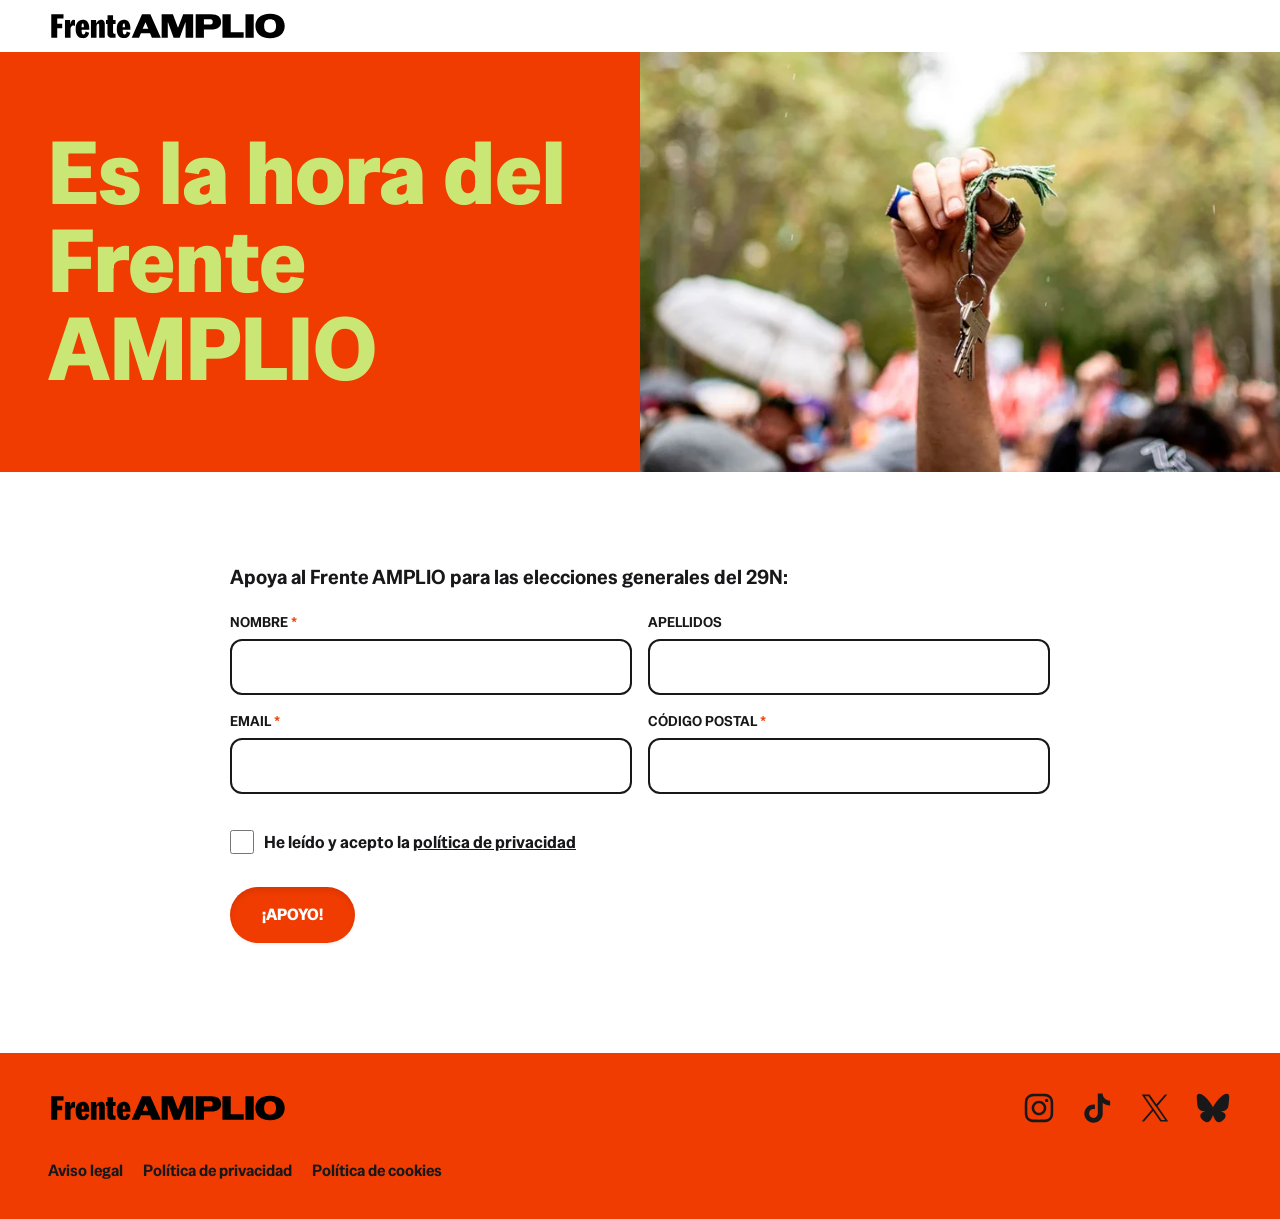
==== index.html @ dff76134 "add bluesky" ====
<!doctype html>
<html lang="es">
<head>
  <meta charset="UTF-8">
  <meta name="viewport" content="width=device-width, initial-scale=1">
  <title>Frente Amplio</title>
  <meta name="description" content="Es la hora del Frente Amplio para las elecciones generales del 29N">
  <meta property="og:locale" content="es_ES">
  <meta property="og:type" content="website">
  <meta property="og:site_name" content="Frente Amplio">
  <meta property="og:title" content="Frente Amplio">
  <meta property="og:description" content="Es la hora del Frente Amplio para las elecciones generales del 29N">
  <meta property="og:url" content="https://frenteamplio.info">
  <meta property="og:image" content="https://frenteamplio.info/img/hero1.jpg">
  <meta property="og:image:alt" content="Frente Amplio">
  <link rel="icon" type="image/png" href="/favicon/favicon-96x96.png" sizes="96x96" />
  <link rel="icon" type="image/svg+xml" href="/favicon/favicon.svg" />
  <link rel="shortcut icon" href="/favicon/favicon.ico" />
  <link rel="apple-touch-icon" sizes="180x180" href="/favicon/apple-touch-icon.png" />
  <meta name="apple-mobile-web-app-title" content="Frente Amplio" />
  <link rel="manifest" href="/favicon/site.webmanifest" />
  <link rel="preload" href="./css/style.css" as="style" onload="this.onload=null;this.rel='stylesheet'">
  <noscript><link rel="stylesheet" href="./css/style.css"></noscript>
  <link rel="preload" as="image" href="/img/hero.png" fetchpriority="high">
  <style>
    *,*::before,*::after{box-sizing:border-box}
    body{margin:0;background:#fff;color:#18181b;font-family:"Special Gothic",system-ui,-apple-system,BlinkMacSystemFont,"Segoe UI",sans-serif;line-height:1.5}
    h1,p{overflow-wrap:break-word}
    h1{margin:0 0 16px;font-size:clamp(40px,7vw,88px);font-weight:700;line-height:1}
    p{margin:0 0 24px;font-size:clamp(16px,2vw,20px)}
    .site-header{display:flex;align-items:center;justify-content:space-between;padding:10px clamp(16px,4vw,48px)}
    .site-header a{color:inherit}
    .social{display:flex;flex-wrap:wrap;gap:20px;padding:0;list-style:none}
    .social li a{color:inherit;text-decoration:none}
    .social li a span{position:absolute;width:1px;height:1px;overflow:hidden;clip:rect(1px,1px,1px,1px)}
    .social li a svg{display:block;height:auto;max-width:100%;fill:#18181b}
    .hero{display:grid;grid-template-columns:1fr 1fr;align-items:stretch;}
    .hero-text{display:flex;flex-direction:column;align-items:flex-start;justify-content:center;padding:clamp(24px,6vw,80px) clamp(16px,4vw,48px)}
    @media(max-width:760px){.hero{grid-template-columns:1fr}.hero-image{min-height:240px;order:-1}.site-header .social{gap:10px}}
    @media(max-width:500px){.site-header .social{display:none}}
  </style>
</head>

<body class="body-home">
  <header class="site-header">
    <a class="logo" href="./">
      <img src="/img/logo.svg" alt="Logo del Frente Amplio" width="240px" height="32px">
    </a>
    <div/>
  </header>

  <main>
    <section class="hero">
      <div class="hero-text">
        <h1>Es la hora del Frente AMPLIO</h1>
        <!-- <p>Apoya al Frente AMPLIO para las elecciones generales del 29N</p> -->
      </div>
      <div class="hero-image" role="img" aria-label="Imagen principal"></div>
    </section>

    <section class="join" id="apuntate">
      <div class="join-inner">
        <p id="signup-count" class="join-count" hidden></p>
        <p class="join-claim">
          <strong>Apoya al Frente AMPLIO para las elecciones generales del 29N:</strong>
        </p>

        <form id="registration-form" class="join-form" action="#" method="post">
          <div class="join-row">
            <label>
              <span>Nombre</span>
              <input id="name" name="name" type="text" autocomplete="given-name" maxlength="100" required>
            </label>
            <label>
              <span>Apellidos</span>
              <input id="surname" name="surname" type="text" autocomplete="family-name" maxlength="100">
            </label>
          </div>
          <div class="join-row">
            <label>
              <span>Email</span>
              <input id="email" name="email" type="email" autocomplete="email" maxlength="254" required>
            </label>
            <label>
              <span>Código postal</span>
              <input id="code" name="postal_code" type="text" autocomplete="postal-code" maxlength="30" pattern="\s*[A-Za-z0-9][A-Za-z0-9 \-]+\s*" title="Usa solo letras, números, espacios o guiones (mínimo 2 caracteres)." required>
            </label>
          </div>
          <div class="join-row join-row--hpot" aria-hidden="true">
            <label>
              <span>País</span>
              <input id="country" name="country" type="text" tabindex="-1" autocomplete="off">
            </label>
          </div>

          <div class="consent">
            <input id="consent" name="consent" type="checkbox" value="true" required>
            <label for="consent">He leído y acepto la <a href="./privacidad.html">política de privacidad</a></label>
          </div>

          <div id="turnstile"></div>

          <button id="submit-button" class="btn" type="submit">¡Apoyo!</button>

          <p id="form-message" class="form-message" role="status" aria-live="polite"></p>
        </form>
      </div>
    </section>
  </main>

  <footer class="site-footer">
    <div class="site-footer-row">
      <a class="logo" href="./">
        <img src="/img/logo.svg" alt="Logo del Frente Amplio" width="240px" height="32px">
      </a>
      <ul class="social">
        <!-- <li>
          <a target="_blank" rel="noopener" href="https://www.facebook.com/FRENTEAMPLIO">
            <span>Facebook</span>
            <svg class="svg-icon" width="26" height="26" aria-hidden="true" role="img" focusable="false" viewBox="0 0 24 24" version="1.1" xmlns="http://www.w3.org/2000/svg" xmlns:xlink="http://www.w3.org/1999/xlink"><path d="M20.007,3H3.993C3.445,3,3,3.445,3,3.993v16.013C3,20.555,3.445,21,3.993,21h8.621v-6.971h-2.346v-2.717h2.346V9.31 c0-2.325,1.42-3.591,3.494-3.591c0.993,0,1.847,0.074,2.096,0.107v2.43l-1.438,0.001c-1.128,0-1.346,0.536-1.346,1.323v1.734h2.69 l-0.35,2.717h-2.34V21h4.587C20.555,21,21,20.555,21,20.007V3.993C21,3.445,20.555,3,20.007,3z"></path></svg>
          </a>
        </li> -->
        <li>
          <a target="_blank" rel="noopener" href="https://www.instagram.com/elfrenteamplio/">
            <span>Instagram</span>
            <svg class="svg-icon" width="26" height="26" aria-hidden="true" role="img" focusable="false" viewBox="0 0 24 24" version="1.1" xmlns="http://www.w3.org/2000/svg" xmlns:xlink="http://www.w3.org/1999/xlink"><path d="M12,4.622c2.403,0,2.688,0.009,3.637,0.052c0.877,0.04,1.354,0.187,1.671,0.31c0.42,0.163,0.72,0.358,1.035,0.673 c0.315,0.315,0.51,0.615,0.673,1.035c0.123,0.317,0.27,0.794,0.31,1.671c0.043,0.949,0.052,1.234,0.052,3.637 s-0.009,2.688-0.052,3.637c-0.04,0.877-0.187,1.354-0.31,1.671c-0.163,0.42-0.358,0.72-0.673,1.035 c-0.315,0.315-0.615,0.51-1.035,0.673c-0.317,0.123-0.794,0.27-1.671,0.31c-0.949,0.043-1.233,0.052-3.637,0.052 s-2.688-0.009-3.637-0.052c-0.877-0.04-1.354-0.187-1.671-0.31c-0.42-0.163-0.72-0.358-1.035-0.673 c-0.315-0.315-0.51-0.615-0.673-1.035c-0.123-0.317-0.27-0.794-0.31-1.671C4.631,14.688,4.622,14.403,4.622,12 s0.009-2.688,0.052-3.637c0.04-0.877,0.187-1.354,0.31-1.671c0.163-0.42,0.358-0.72,0.673-1.035 c0.315-0.315,0.615-0.51,1.035-0.673c0.317-0.123,0.794-0.27,1.671-0.31C9.312,4.631,9.597,4.622,12,4.622 M12,3 C9.556,3,9.249,3.01,8.289,3.054C7.331,3.098,6.677,3.25,6.105,3.472C5.513,3.702,5.011,4.01,4.511,4.511 c-0.5,0.5-0.808,1.002-1.038,1.594C3.25,6.677,3.098,7.331,3.054,8.289C3.01,9.249,3,9.556,3,12c0,2.444,0.01,2.751,0.054,3.711 c0.044,0.958,0.196,1.612,0.418,2.185c0.23,0.592,0.538,1.094,1.038,1.594c0.5,0.5,1.002,0.808,1.594,1.038 c0.572,0.222,1.227,0.375,2.185,0.418C9.249,20.99,9.556,21,12,21s2.751-0.01,3.711-0.054c0.958-0.044,1.612-0.196,2.185-0.418 c0.592-0.23,1.094-0.538,1.594-1.038c0.5-0.5,0.808-1.002,1.038-1.594c0.222-0.572,0.375-1.227,0.418-2.185 C20.99,14.751,21,14.444,21,12s-0.01-2.751-0.054-3.711c-0.044-0.958-0.196-1.612-0.418-2.185c-0.23-0.592-0.538-1.094-1.038-1.594 c-0.5-0.5-1.002-0.808-1.594-1.038c-0.572-0.222-1.227-0.375-2.185-0.418C14.751,3.01,14.444,3,12,3L12,3z M12,7.378 c-2.552,0-4.622,2.069-4.622,4.622S9.448,16.622,12,16.622s4.622-2.069,4.622-4.622S14.552,7.378,12,7.378z M12,15 c-1.657,0-3-1.343-3-3s1.343-3,3-3s3,1.343,3,3S13.657,15,12,15z M16.804,6.116c-0.596,0-1.08,0.484-1.08,1.08 s0.484,1.08,1.08,1.08c0.596,0,1.08-0.484,1.08-1.08S17.401,6.116,16.804,6.116z"></path></svg>
          </a>
        </li>
        <li>
          <a target="_blank" rel="noopener" href="https://www.tiktok.com/@elfrenteamplio">
            <span>TikTok</span>
            <svg class="svg-icon" width="26" height="26" aria-hidden="true" role="img" focusable="false" viewBox="0 0 24 24" version="1.1" xmlns="http://www.w3.org/2000/svg" xmlns:xlink="http://www.w3.org/1999/xlink"><path d="M20.2 7.4c-1.1 0-2-.4-2.8-.9-.9-.7-1.6-1.7-1.8-2.8-.1-.3-.1-.6-.1-.9h-3v12.7c0 1.2-.8 2.2-1.9 2.6-.3.1-.7.2-1 .1-.5 0-.9-.2-1.3-.4-.8-.5-1.3-1.3-1.3-2.3 0-1.5 1.2-2.8 2.8-2.8.3 0 .6.1.9.1V9.9c-.3 0-.6-.1-.9-.1-1.7 0-3.3.7-4.4 2-.8 1-1.4 2.2-1.4 3.4-.1 1.7.5 3.3 1.7 4.4.2.2.4.3.5.5 1 .8 2.3 1.2 3.6 1.2.3 0 .6 0 .9-.1 1.2-.2 2.4-.7 3.2-1.6 1.1-1.1 1.7-2.5 1.7-4V8.8c.5.4 1.1.7 1.7 1 1 .4 2 .6 3 .6V8.2l-.1-.8z"></path></svg>
          </a>
        </li>
        <li>
          <a target="_blank" rel="noopener" href="https://x.com/Frente_Amplio_">
            <span class="screen-reader-text">X</span>
            <svg class="svg-icon" width="26" height="26" aria-hidden="true" role="img" focusable="false" viewBox="0 0 24 24" version="1.1" xmlns="http://www.w3.org/2000/svg" xmlns:xlink="http://www.w3.org/1999/xlink"><path d="m13.6 10.7 6.2-7.3h-1.5l-5.4 6.3-4.3-6.2h-5l6.5 9.5-6.5 7.6h1.5l5.7-6.7 4.6 6.7h5l-6.8-9.9zm-2 2.4-.7-.9-5.3-7.6h2.3l4.3 6.1.7.9 5.5 7.9h-2.3l-4.5-6.4z"></path></svg>
          </a>
        </li>
        <li>
          <a target="_blank" rel="noopener" href="https://bsky.app/profile/frenteamplio.info">
            <span>Bsky</span>
            <svg class="svg-icon" width="26" height="26" aria-hidden="true" role="img" focusable="false" viewBox="0 0 24 24" version="1.1" xmlns="http://www.w3.org/2000/svg" xmlns:xlink="http://www.w3.org/1999/xlink"><path d="M6.19 4.19c2.35 1.76 4.88 5.34 5.81 7.26.93-1.92 3.46-5.5 5.81-7.26 1.7-1.27 4.44-2.26 4.44.88 0 .63-.36 5.26-.57 6.01-.73 2.61-3.4 3.28-5.77 2.88 4.15.71 5.2 3.04 2.92 5.38-4.33 4.44-6.22-1.11-6.7-2.54-.09-.26-.13-.38-.13-.28 0-.1-.04.02-.13.28-.48 1.42-2.38 6.98-6.7 2.54-2.28-2.34-1.22-4.67 2.92-5.38-2.37.4-5.04-.26-5.77-2.88-.21-.75-.57-5.39-.57-6.01 0-3.13 2.75-2.15 4.44-.88Z"></path></svg>
          </a>
        </li>
        <!-- <li>
          <a target="_blank" rel="noopener" href="https://www.youtube.com/@FRENTEAMPLIO/videos">
            <span>YouTube</span>
            <svg class="svg-icon" width="26" height="26" aria-hidden="true" role="img" focusable="false" viewBox="0 0 24 24" version="1.1" xmlns="http://www.w3.org/2000/svg" xmlns:xlink="http://www.w3.org/1999/xlink"><path d="M21.8,8.001c0,0-0.195-1.378-0.795-1.985c-0.76-0.797-1.613-0.801-2.004-0.847c-2.799-0.202-6.997-0.202-6.997-0.202 h-0.009c0,0-4.198,0-6.997,0.202C4.608,5.216,3.756,5.22,2.995,6.016C2.395,6.623,2.2,8.001,2.2,8.001S2,9.62,2,11.238v1.517 c0,1.618,0.2,3.237,0.2,3.237s0.195,1.378,0.795,1.985c0.761,0.797,1.76,0.771,2.205,0.855c1.6,0.153,6.8,0.201,6.8,0.201 s4.203-0.006,7.001-0.209c0.391-0.047,1.243-0.051,2.004-0.847c0.6-0.607,0.795-1.985,0.795-1.985s0.2-1.618,0.2-3.237v-1.517 C22,9.62,21.8,8.001,21.8,8.001z M9.935,14.594l-0.001-5.62l5.404,2.82L9.935,14.594z"></path></svg>
          </a>
        </li> -->
      </ul>
    </div>
    <div class="site-footer-row">
      <nav>
        <ul>
          <li><a href="/legal.html">Aviso legal</a></li>
          <li><a href="/privacidad.html">Política de privacidad</a></li>
          <li><a href="/cookies.html">Política de cookies</a></li>
        </ul>
      </nav>
    </div>
  </footer>

  <script src="./js/app.js" defer></script>
  <script src="https://challenges.cloudflare.com/turnstile/v0/api.js?render=explicit&onload=onTurnstileLoad" onerror="onTurnstileLoadError()" defer></script>
</body>
</html>
---- css/style.css ----
@font-face {
  font-family: "Special Gothic";
  src: url("../fonts/Special_Gothic/static/SpecialGothic-Regular.ttf") format("truetype");
  font-style: normal;
  font-weight: 400;
  font-display: swap;
}

@font-face {
  font-family: "Special Gothic";
  src: url("../fonts/Special_Gothic/static/SpecialGothic-Medium.ttf") format("truetype");
  font-style: normal;
  font-weight: 500;
  font-display: swap;
}

@font-face {
  font-family: "Special Gothic";
  src: url("../fonts/Special_Gothic/static/SpecialGothic-SemiBold.ttf") format("truetype");
  font-style: normal;
  font-weight: 600;
  font-display: swap;
}

@font-face {
  font-family: "Special Gothic";
  src: url("../fonts/Special_Gothic/static/SpecialGothic-Bold.ttf") format("truetype");
  font-style: normal;
  font-weight: 700;
  font-display: swap;
}

@font-face {
  font-family: "Special Gothic";
  src: url("../fonts/Special_Gothic/SpecialGothic-VariableFont_wdth,wght.ttf") format("truetype");
  font-style: normal;
  font-weight: 400 700;
  font-stretch: 75% 125%;
  font-display: swap;
}

/** Reset **/

*,
*::before,
*::after {
  box-sizing: border-box;
}

* {
  margin: 0;
  padding: 0;
}

html {
  -webkit-text-size-adjust: 100%;
  text-size-adjust: 100%;
  display: block;
}

body {
  line-height: 1.5;
  -webkit-font-smoothing: antialiased;
  display: block;
}

img,
picture,
svg,
video {
  display: block;
  max-width: 100%;
}

input,
button,
textarea,
select {
  font: inherit;
  color: inherit;
}

button {
  background: none;
  border: 0;
  cursor: pointer;
}

ul[class],
ol[class] {
  list-style: none;
}

a {
  color: inherit;
}

strong {
  font-weight: bold;
  font-weight: 600;
}

h1,
h2,
h3,
h4,
h5,
h6 {
  font-size: inherit;
  font-weight: inherit;
}

p,
h1,
h2,
h3,
h4,
h5,
h6 {
  overflow-wrap: break-word;
}

/** Common styles **/

:root {
  --color-primary: #F03C00;
  --color-primary-alt: #f4ada1;
  --color-primary-text: #ffffff;
  --color-secondary: #CAE776;
  --color-secondary-alt: #d6ff56;
  --color-terciary: #CAB9EE;
  --color-terciary-alt: #7370fd;

  --color-bg: #ffffff;
  --color-text: #18181b;
  --color-selection: var(--color-secondary);
  --color-muted: #555555;
  --color-social: var(--color-primary);
  --color-social-hover: var(--color-primary-alt);
  --color-whatsapp: #25d366;
  --color-whatsapp-text: #ffffff;
  
  --color-button-bg: var(--color-primary);
  --color-button-text: var(--color-primary-text);
  
  --color-hero-title: var(--color-secondary);
  --color-hero-text: var(--color-text);
  --color-hero-selection: var(--color-terciary);
  --color-hero-selection-text: var(--color-secondary);
  
  --color-form-bg: #FFFFFF;
  --color-form-text: var(--color-text);
  --color-form-selection: var(--color-terciary);
  --color-form-border: var(--color-text);
  --color-form-required: var(--color-primary);
  --color-form-focus: var(--color-terciary-alt);
  --color-form-checkbox: var(--color-secondary);
  --color-form-message-error: var(--color-primary);
  --color-form-message-invalid: var(--color-primary);
  --color-form-message-success: var(--color-secondary);
  
  --color-footer-bg: var(--color-primary);
  --color-footer-text: var(--color-text);

  --color-legal-link: var(--color-primary);
  --color-textpage-back: var(--color-primary);
}

*::selection {
  background: var(--color-selection);
}
*::-moz-selection {
  background: var(--color-selection);
}
*::-webkit-selection {
  background: var(--color-selection);
}

body {
  font-family: "Special Gothic", system-ui, -apple-system, BlinkMacSystemFont, "Segoe UI", sans-serif;
  background: var(--color-bg);
  color: var(--color-text);
  line-height: 1.5;
}

h1,
h2,
h3 {
  margin: 0 0 16px;
  line-height: 1;
  font-weight: 700;
}

h1 {
  font-size: clamp(40px, 7vw, 88px);
}

h2 {
  font-size: clamp(30px, 5vw, 56px);
}

h3 {
  font-size: clamp(24px, 4vw, 32px);
}

p {
  margin: 0 0 24px;
  font-size: clamp(16px, 2vw, 20px);
}

li {
  font-size: clamp(16px, 2vw, 20px);
}

/* Buttons */

.btn {
  position: relative;
  display: inline-block;
  width: auto;
  padding: 16px 32px;
  border-radius: 999px;
  background: var(--color-button-bg);
  color: var(--color-button-text);
  font: inherit;
  font-weight: 700;
  text-decoration: none;
  text-transform: uppercase;
  border: none;
  user-select: none;
  cursor: pointer;
  transition: all 100ms linear;
  box-shadow: inset 0 4px 6px -1px rgb(0 0 0 / 0.1), 
              0 2px 4px -2px rgb(0 0 0 / 0.1);
  isolation: isolate;
}

.btn:active {
  box-shadow: inset 0 0 0 4px #043b3f6b;
}

.btn::before {
  content: "";
  width: 100%;
  height: 100%;
  background-color: var(--color-button-bg);
  color: var(--color-button-text);
  position: absolute;
  border-radius: inherit;
  z-index: -1;
  top: 0;
  left: 0;
  transition: all 500ms ease-in-out;
  opacity: 0;
  animation: flash 100ms ease-in-out;
  transform: scaleX(2) scaleY(2);
}

.btn:hover::before {
  opacity: 1;
  transform: scaleX(1) scaleY(1);
}

@keyframes flash {
  0% {
    opacity: 1;
    transform: translate(45px);
  }
  100% {
    opacity: 0;
    transform: translate(0);
  }
}

.btn-small {
  padding: 8px 20px;
}

.primary {
  color: var(--color-primary) !important;
}

/** Header **/

.site-header {
  display: flex;
  align-items: center;
  justify-content: space-between;
  padding: 10px clamp(16px, 4vw, 48px);
}

.site-header a {
  color: inherit;
}

.body-thanks .site-header,
.body-textpage .site-header {
  background: var(--color-primary);
}

.logo {
  font-size: 22px;
  font-weight: 700;
  text-decoration: none;
  text-transform: uppercase;
}

.logo img {
  height: 32px;
  width: auto;
}

/** Hero section **/

.hero {
  display: grid;
  grid-template-columns: 1fr 1fr;
  align-items: stretch;
  background: var(--color-primary) !important;
  color: var(--color-hero-text);
}

.hero-text {
  display: flex;
  flex-direction: column;
  align-items: space-between;
  justify-content: center;
  padding: clamp(24px, 6vw, 80px) clamp(16px, 4.2vw, 56px);
}

.hero-text *::selection {
  background: var(--color-hero-selection);
}
.hero-text *::-moz-selection {
  background: var(--color-hero-selection);
}
.hero-text *::-webkit-selection {
  background: var(--color-hero-selection);
}

.hero-text h1 {
  color: var(--color-hero-title) !important;
  margin-bottom: 2px;
}

.hero-text p {
  color: var(--color-hero-text) !important;
  font-weight: 600;
  line-height: 1.25;
  font-size: clamp(20px, 2.6vw, 34px);
  margin: 0;
}

.hero-text p::selection {
  background: var(--color-hero-selection-text);
}
.hero-text p::-moz-selection {
  background: var(--color-hero-selection-text);
}
.hero-text p::-webkit-selection {
  background: var(--color-hero-selection-text);
}

.hero-image {
  min-height: 420px;
  background-image: url('/img/hero1.webp'), url('/img/hero1.jpg') !important;
  background-size: cover;
  object-fit: cover;
  background-position: center center;
}

/** Join form **/

.join {
  padding: clamp(32px, 7vw, 96px) clamp(16px, 4vw, 48px) clamp(24px, 5vw, 64px);
  background: var(--color-form-bg);
  color: var(--color-form-text);
}

.join *::selection {
  background: var(--color-form-selection);
}
.join *::-moz-selection {
  background: var(--color-form-selection);
}
.join *::-webkit-selection {
  background: var(--color-form-selection);
}

.join-inner {
  max-width: 820px;
  margin: 0 auto;
}

.join-claim p {
  font-size: clamp(20px, 2vw, 29px);
}

.join-claim {
  margin-bottom: 20px;
}

.join-count {
  margin: 0 0 4px;
}

.join-count strong {
  color: var(--color-primary);
}

.join-form {
  display: grid;
  gap: 16px;
}

.join-row {
  display: grid;
  grid-template-columns: 1fr 1fr;
  gap: 16px;
}

.join-row--hpot {
  display: none;
}

.join-row label:has(input:required) > span::after {
  content: " *";
  color: var(--color-form-required);
}

.join-form label span {
  display: block;
  margin-bottom: 6px;
  font-size: 14px;
  font-weight: 600;
  text-transform: uppercase;
}

.form-message {
  margin: 0;
  min-height: 1.5em;
}

.form-message.is-error {
  color: var(--color-form-message-error);
}

.form-message.is-success {
  color: var(--color-form-message-success);
}

.join-form input {
  outline: 3px solid transparent;
  outline-offset: 2px;
  transition: outline-color 0.2s ease;
}

.join-form input[aria-invalid="true"] {
  border-color: var(--color-form-message-invalid);
  outline: 2px solid rgba(220, 38, 38, 0.3);
}

.join-form input[type="text"],
.join-form input[type="email"] {
  width: 100%;
  padding: 14px 16px;
  border: 2px solid var(--color-form-border);
  border-radius: 12px;
  background: var(--color-bg);
  color: var(--color-form-text);
  font: inherit;
}

.join-form input:focus-visible {
  outline-color: var(--color-form-focus);
}

.join-form .consent {
  display: flex;
  align-items: flex-start;
  gap: 10px;
  margin: 0;
  color: var(--color-form-text);
  font-size: 14px;
  margin-top: 20px;
}

.join-form .consent input[type="checkbox"] {
  width: 24px;
  height: 24px;
  accent-color: var(--color-form-checkbox);
  cursor: pointer;
  border: 2px solid var(--color-form-border);
}

.join-form .consent label {
  margin: 0 0;
  text-transform: none;
  font-size: 17px;
  cursor: pointer;
  font-weight: 600;
}

.join-form .consent a {
  color: inherit;
}

.join-form .btn {
  justify-self: start;
}

/** Footer **/

.site-footer {
  padding: 36px clamp(16px, 4vw, 48px) 20px;
  background-color: var(--color-footer-bg);
  color: var(--color-footer-text);
}

.site-footer-row {
  display: flex;
  flex-wrap: wrap;
  align-items: center;
  justify-content: center;
  gap: 32px 16px;
  margin-bottom: 16px;
}

@media screen and (min-width: 572px) {
  .site-footer-row {
    justify-content: space-between;
  }
}

.site-footer ul {
  display: flex;
  flex-wrap: wrap;
  gap: 20px;
  padding: 0;
  justify-content: center;
}

.site-footer ul li {
  list-style: none;
  font-size: 16px;
}

.site-footer ul li a {
  color: inherit;
  text-decoration: none;
  position: relative;
  font-weight: 600;
}

.site-footer nav ul li a::before {
  content: "";
  position: absolute;
  display: block;
  width: 100%;
  height: 2px;
  bottom: 0;
  left: 0;
  background-color: currentColor;
  transform: scaleX(0);
  transition: transform 0.3s ease;
}

.site-footer nav ul li a:hover::before {
  transform: scaleX(1);
}

.site-footer nav {
  margin-top: 16px;
}

@media (max-width: 760px) {
  .hero,
  .join-row {
    grid-template-columns: 1fr;
  }

  .hero-image {
    min-height: 240px;
  }

  .hero-image {
    order: -1;
  }
}

/** Social Media Icons **/

.social {
  display: flex;
  flex-wrap: wrap;
  gap: 20px;
  padding: 0;
}

.social li {
  list-style: none;
}

.social li a {
  color: inherit;
  text-decoration: none;
}

.social li a span {
  position: absolute;
  height: 1px;
  width: 1px;
  clip: rect(1px, 1px, 1px, 1px);
  overflow: hidden;
}

.social li a svg {
  fill: var(--color-text) !important;
  transition: fill 0.2s ease, transform 0.2s ease;
  height: auto;
}

.social li a:hover svg {
  fill: var(--color-social-hover) !important;
  transform: scale(1.1);
}

@media (min-width: 768px) {
  .social li a svg {
    width: 30px;
  }
}

@media (min-width: 1200px) {
  .social li a svg {
    width: 38px;
  }
}

/** TOS pages **/

.textpage-shell {
  width: min(100% - 40px, 820px);
  margin: 0 auto;
  padding: 36px 0 72px;
}

.textpage-back {
  display: inline-block;
  margin-top: 20px;
  color: var(--color-textpage-back);
  font-size: 16px;
  text-decoration: none;
  position: relative;
}

.textpage-back::before {
  content: "";
  position: absolute;
  display: block;
  width: 100%;
  height: 2px;
  bottom: 0;
  left: 0;
  background-color: currentColor;
  transform: scaleX(0);
  transition: transform 0.3s ease;
}

.textpage-back:hover::before {
  transform: scaleX(1);
}

.textpage-content {
  font-size: 16px;
  line-height: 1.75;
  overflow-wrap: anywhere;
}

.textpage-content h1,
.textpage-content h2 {
  line-height: 1.25;
}

.textpage-content h1 {
  margin: 0 0 28px;
  font-size: 34px;
}

.textpage-content h2 {
  margin: 36px 0 12px;
  font-size: 21px;
}

.textpage-content h3 {
  margin: 36px 0 12px;
  font-size: 18px;
}

.textpage-content p,
.textpage-content ul {
  margin: 0 0 18px;
}

.textpage-content ul {
  padding-left: 24px;
}

.textpage-content li {
  padding-left: 4px;
  margin: 6px 0;
}

.textpage-content a {
  color: var(--color-legal-link);
  text-decoration: none;
  position: relative;
}

.textpage-content a::before {
  content: "";
  position: absolute;
  display: block;
  width: 100%;
  height: 2px;
  bottom: 0;
  left: 0;
  background-color: currentColor;
  transform: scaleX(0);
  transition: transform 0.3s ease;
}

.textpage-content a:hover::before {
  transform: scaleX(1);
}

@media (max-width: 520px) {
  .textpage-shell {
    width: min(100% - 28px, 820px);
    padding: 24px 0 40px;
  }
}

/** Thanks page **/

.thanks {
  display: flex;
  align-items: center;
  justify-content: center;
  min-height: calc(100vh - 230px);
  padding: clamp(32px, 7vw, 96px) clamp(16px, 4vw, 48px);
}

.thanks-inner {
  display: flex;
  flex-direction: column;
  align-items: flex-start;
  gap: 24px;
  width: 100%;
  max-width: 720px;
}

.thanks-inner h2 {
  font-size: 24px;
  line-height: 1.4;
  margin-bottom: 0;
}

.thanks-share-info {
  margin-top: 0;
  margin-bottom: 0;
}

.thanks-share,
.thanks-channel,
.thanks-social {
  overflow-x: clip;
}

.thanks-share {
  display: flex;
  flex-wrap: wrap;
  gap: 12px;
  justify-content: center;
  width: 100%;
}

.thanks-share-img {
  display: inline-block;
  width: 100%;
  max-width: 400px;
  height: auto;
  margin: 0 auto 10px;
}

.thanks-channel-info {
  margin-top: 30px;
  margin-bottom: 0;
}

.thanks-channel {
  display: flex;
  flex-wrap: wrap;
  gap: 12px;
  justify-content: center;
  width: 100%;
}

.share-whatsapp {
  display: inline-flex;
  align-items: center;
  gap: 10px;
  color: var(--color-whatsapp-text) !important;
}

.share-whatsapp {
  background: var(--color-whatsapp);
}

.share-whatsapp-alt {
  background: var(--color-primary);
}

.share-whatsapp::before {
  background-color: var(--color-whatsapp);
}

.thanks-social-info {
  margin-top: 30px;
  margin-bottom: 0;
}

.thanks-social {
  margin-bottom: 20px;
  justify-content: center;
  width: 100%;
}

.thanks-social li a svg {
  width: 42px !important;
  fill: var(--color-primary) !important;
}

.thanks-back {
  font-weight: 600;
  text-underline-offset: 3px;
}
---- css/style.css ----
@font-face {
  font-family: "Special Gothic";
  src: url("../fonts/Special_Gothic/static/SpecialGothic-Regular.ttf") format("truetype");
  font-style: normal;
  font-weight: 400;
  font-display: swap;
}

@font-face {
  font-family: "Special Gothic";
  src: url("../fonts/Special_Gothic/static/SpecialGothic-Medium.ttf") format("truetype");
  font-style: normal;
  font-weight: 500;
  font-display: swap;
}

@font-face {
  font-family: "Special Gothic";
  src: url("../fonts/Special_Gothic/static/SpecialGothic-SemiBold.ttf") format("truetype");
  font-style: normal;
  font-weight: 600;
  font-display: swap;
}

@font-face {
  font-family: "Special Gothic";
  src: url("../fonts/Special_Gothic/static/SpecialGothic-Bold.ttf") format("truetype");
  font-style: normal;
  font-weight: 700;
  font-display: swap;
}

@font-face {
  font-family: "Special Gothic";
  src: url("../fonts/Special_Gothic/SpecialGothic-VariableFont_wdth,wght.ttf") format("truetype");
  font-style: normal;
  font-weight: 400 700;
  font-stretch: 75% 125%;
  font-display: swap;
}

/** Reset **/

*,
*::before,
*::after {
  box-sizing: border-box;
}

* {
  margin: 0;
  padding: 0;
}

html {
  -webkit-text-size-adjust: 100%;
  text-size-adjust: 100%;
  display: block;
}

body {
  line-height: 1.5;
  -webkit-font-smoothing: antialiased;
  display: block;
}

img,
picture,
svg,
video {
  display: block;
  max-width: 100%;
}

input,
button,
textarea,
select {
  font: inherit;
  color: inherit;
}

button {
  background: none;
  border: 0;
  cursor: pointer;
}

ul[class],
ol[class] {
  list-style: none;
}

a {
  color: inherit;
}

strong {
  font-weight: bold;
  font-weight: 600;
}

h1,
h2,
h3,
h4,
h5,
h6 {
  font-size: inherit;
  font-weight: inherit;
}

p,
h1,
h2,
h3,
h4,
h5,
h6 {
  overflow-wrap: break-word;
}

/** Common styles **/

:root {
  --color-primary: #F03C00;
  --color-primary-alt: #f4ada1;
  --color-primary-text: #ffffff;
  --color-secondary: #CAE776;
  --color-secondary-alt: #d6ff56;
  --color-terciary: #CAB9EE;
  --color-terciary-alt: #7370fd;

  --color-bg: #ffffff;
  --color-text: #18181b;
  --color-selection: var(--color-secondary);
  --color-muted: #555555;
  --color-social: var(--color-primary);
  --color-social-hover: var(--color-primary-alt);
  --color-whatsapp: #25d366;
  --color-whatsapp-text: #ffffff;
  
  --color-button-bg: var(--color-primary);
  --color-button-text: var(--color-primary-text);
  
  --color-hero-title: var(--color-secondary);
  --color-hero-text: var(--color-text);
  --color-hero-selection: var(--color-terciary);
  --color-hero-selection-text: var(--color-secondary);
  
  --color-form-bg: #FFFFFF;
  --color-form-text: var(--color-text);
  --color-form-selection: var(--color-terciary);
  --color-form-border: var(--color-text);
  --color-form-required: var(--color-primary);
  --color-form-focus: var(--color-terciary-alt);
  --color-form-checkbox: var(--color-secondary);
  --color-form-message-error: var(--color-primary);
  --color-form-message-invalid: var(--color-primary);
  --color-form-message-success: var(--color-secondary);
  
  --color-footer-bg: var(--color-primary);
  --color-footer-text: var(--color-text);

  --color-legal-link: var(--color-primary);
  --color-textpage-back: var(--color-primary);
}

*::selection {
  background: var(--color-selection);
}
*::-moz-selection {
  background: var(--color-selection);
}
*::-webkit-selection {
  background: var(--color-selection);
}

body {
  font-family: "Special Gothic", system-ui, -apple-system, BlinkMacSystemFont, "Segoe UI", sans-serif;
  background: var(--color-bg);
  color: var(--color-text);
  line-height: 1.5;
}

h1,
h2,
h3 {
  margin: 0 0 16px;
  line-height: 1;
  font-weight: 700;
}

h1 {
  font-size: clamp(40px, 7vw, 88px);
}

h2 {
  font-size: clamp(30px, 5vw, 56px);
}

h3 {
  font-size: clamp(24px, 4vw, 32px);
}

p {
  margin: 0 0 24px;
  font-size: clamp(16px, 2vw, 20px);
}

li {
  font-size: clamp(16px, 2vw, 20px);
}

/* Buttons */

.btn {
  position: relative;
  display: inline-block;
  width: auto;
  padding: 16px 32px;
  border-radius: 999px;
  background: var(--color-button-bg);
  color: var(--color-button-text);
  font: inherit;
  font-weight: 700;
  text-decoration: none;
  text-transform: uppercase;
  border: none;
  user-select: none;
  cursor: pointer;
  transition: all 100ms linear;
  box-shadow: inset 0 4px 6px -1px rgb(0 0 0 / 0.1), 
              0 2px 4px -2px rgb(0 0 0 / 0.1);
  isolation: isolate;
}

.btn:active {
  box-shadow: inset 0 0 0 4px #043b3f6b;
}

.btn::before {
  content: "";
  width: 100%;
  height: 100%;
  background-color: var(--color-button-bg);
  color: var(--color-button-text);
  position: absolute;
  border-radius: inherit;
  z-index: -1;
  top: 0;
  left: 0;
  transition: all 500ms ease-in-out;
  opacity: 0;
  animation: flash 100ms ease-in-out;
  transform: scaleX(2) scaleY(2);
}

.btn:hover::before {
  opacity: 1;
  transform: scaleX(1) scaleY(1);
}

@keyframes flash {
  0% {
    opacity: 1;
    transform: translate(45px);
  }
  100% {
    opacity: 0;
    transform: translate(0);
  }
}

.btn-small {
  padding: 8px 20px;
}

.primary {
  color: var(--color-primary) !important;
}

/** Header **/

.site-header {
  display: flex;
  align-items: center;
  justify-content: space-between;
  padding: 10px clamp(16px, 4vw, 48px);
}

.site-header a {
  color: inherit;
}

.body-thanks .site-header,
.body-textpage .site-header {
  background: var(--color-primary);
}

.logo {
  font-size: 22px;
  font-weight: 700;
  text-decoration: none;
  text-transform: uppercase;
}

.logo img {
  height: 32px;
  width: auto;
}

/** Hero section **/

.hero {
  display: grid;
  grid-template-columns: 1fr 1fr;
  align-items: stretch;
  background: var(--color-primary) !important;
  color: var(--color-hero-text);
}

.hero-text {
  display: flex;
  flex-direction: column;
  align-items: space-between;
  justify-content: center;
  padding: clamp(24px, 6vw, 80px) clamp(16px, 4.2vw, 56px);
}

.hero-text *::selection {
  background: var(--color-hero-selection);
}
.hero-text *::-moz-selection {
  background: var(--color-hero-selection);
}
.hero-text *::-webkit-selection {
  background: var(--color-hero-selection);
}

.hero-text h1 {
  color: var(--color-hero-title) !important;
  margin-bottom: 2px;
}

.hero-text p {
  color: var(--color-hero-text) !important;
  font-weight: 600;
  line-height: 1.25;
  font-size: clamp(20px, 2.6vw, 34px);
  margin: 0;
}

.hero-text p::selection {
  background: var(--color-hero-selection-text);
}
.hero-text p::-moz-selection {
  background: var(--color-hero-selection-text);
}
.hero-text p::-webkit-selection {
  background: var(--color-hero-selection-text);
}

.hero-image {
  min-height: 420px;
  background-image: url('/img/hero1.webp'), url('/img/hero1.jpg') !important;
  background-size: cover;
  object-fit: cover;
  background-position: center center;
}

/** Join form **/

.join {
  padding: clamp(32px, 7vw, 96px) clamp(16px, 4vw, 48px) clamp(24px, 5vw, 64px);
  background: var(--color-form-bg);
  color: var(--color-form-text);
}

.join *::selection {
  background: var(--color-form-selection);
}
.join *::-moz-selection {
  background: var(--color-form-selection);
}
.join *::-webkit-selection {
  background: var(--color-form-selection);
}

.join-inner {
  max-width: 820px;
  margin: 0 auto;
}

.join-claim p {
  font-size: clamp(20px, 2vw, 29px);
}

.join-claim {
  margin-bottom: 20px;
}

.join-count {
  margin: 0 0 4px;
}

.join-count strong {
  color: var(--color-primary);
}

.join-form {
  display: grid;
  gap: 16px;
}

.join-row {
  display: grid;
  grid-template-columns: 1fr 1fr;
  gap: 16px;
}

.join-row--hpot {
  display: none;
}

.join-row label:has(input:required) > span::after {
  content: " *";
  color: var(--color-form-required);
}

.join-form label span {
  display: block;
  margin-bottom: 6px;
  font-size: 14px;
  font-weight: 600;
  text-transform: uppercase;
}

.form-message {
  margin: 0;
  min-height: 1.5em;
}

.form-message.is-error {
  color: var(--color-form-message-error);
}

.form-message.is-success {
  color: var(--color-form-message-success);
}

.join-form input {
  outline: 3px solid transparent;
  outline-offset: 2px;
  transition: outline-color 0.2s ease;
}

.join-form input[aria-invalid="true"] {
  border-color: var(--color-form-message-invalid);
  outline: 2px solid rgba(220, 38, 38, 0.3);
}

.join-form input[type="text"],
.join-form input[type="email"] {
  width: 100%;
  padding: 14px 16px;
  border: 2px solid var(--color-form-border);
  border-radius: 12px;
  background: var(--color-bg);
  color: var(--color-form-text);
  font: inherit;
}

.join-form input:focus-visible {
  outline-color: var(--color-form-focus);
}

.join-form .consent {
  display: flex;
  align-items: flex-start;
  gap: 10px;
  margin: 0;
  color: var(--color-form-text);
  font-size: 14px;
  margin-top: 20px;
}

.join-form .consent input[type="checkbox"] {
  width: 24px;
  height: 24px;
  accent-color: var(--color-form-checkbox);
  cursor: pointer;
  border: 2px solid var(--color-form-border);
}

.join-form .consent label {
  margin: 0 0;
  text-transform: none;
  font-size: 17px;
  cursor: pointer;
  font-weight: 600;
}

.join-form .consent a {
  color: inherit;
}

.join-form .btn {
  justify-self: start;
}

/** Footer **/

.site-footer {
  padding: 36px clamp(16px, 4vw, 48px) 20px;
  background-color: var(--color-footer-bg);
  color: var(--color-footer-text);
}

.site-footer-row {
  display: flex;
  flex-wrap: wrap;
  align-items: center;
  justify-content: center;
  gap: 32px 16px;
  margin-bottom: 16px;
}

@media screen and (min-width: 572px) {
  .site-footer-row {
    justify-content: space-between;
  }
}

.site-footer ul {
  display: flex;
  flex-wrap: wrap;
  gap: 20px;
  padding: 0;
  justify-content: center;
}

.site-footer ul li {
  list-style: none;
  font-size: 16px;
}

.site-footer ul li a {
  color: inherit;
  text-decoration: none;
  position: relative;
  font-weight: 600;
}

.site-footer nav ul li a::before {
  content: "";
  position: absolute;
  display: block;
  width: 100%;
  height: 2px;
  bottom: 0;
  left: 0;
  background-color: currentColor;
  transform: scaleX(0);
  transition: transform 0.3s ease;
}

.site-footer nav ul li a:hover::before {
  transform: scaleX(1);
}

.site-footer nav {
  margin-top: 16px;
}

@media (max-width: 760px) {
  .hero,
  .join-row {
    grid-template-columns: 1fr;
  }

  .hero-image {
    min-height: 240px;
  }

  .hero-image {
    order: -1;
  }
}

/** Social Media Icons **/

.social {
  display: flex;
  flex-wrap: wrap;
  gap: 20px;
  padding: 0;
}

.social li {
  list-style: none;
}

.social li a {
  color: inherit;
  text-decoration: none;
}

.social li a span {
  position: absolute;
  height: 1px;
  width: 1px;
  clip: rect(1px, 1px, 1px, 1px);
  overflow: hidden;
}

.social li a svg {
  fill: var(--color-text) !important;
  transition: fill 0.2s ease, transform 0.2s ease;
  height: auto;
}

.social li a:hover svg {
  fill: var(--color-social-hover) !important;
  transform: scale(1.1);
}

@media (min-width: 768px) {
  .social li a svg {
    width: 30px;
  }
}

@media (min-width: 1200px) {
  .social li a svg {
    width: 38px;
  }
}

/** TOS pages **/

.textpage-shell {
  width: min(100% - 40px, 820px);
  margin: 0 auto;
  padding: 36px 0 72px;
}

.textpage-back {
  display: inline-block;
  margin-top: 20px;
  color: var(--color-textpage-back);
  font-size: 16px;
  text-decoration: none;
  position: relative;
}

.textpage-back::before {
  content: "";
  position: absolute;
  display: block;
  width: 100%;
  height: 2px;
  bottom: 0;
  left: 0;
  background-color: currentColor;
  transform: scaleX(0);
  transition: transform 0.3s ease;
}

.textpage-back:hover::before {
  transform: scaleX(1);
}

.textpage-content {
  font-size: 16px;
  line-height: 1.75;
  overflow-wrap: anywhere;
}

.textpage-content h1,
.textpage-content h2 {
  line-height: 1.25;
}

.textpage-content h1 {
  margin: 0 0 28px;
  font-size: 34px;
}

.textpage-content h2 {
  margin: 36px 0 12px;
  font-size: 21px;
}

.textpage-content h3 {
  margin: 36px 0 12px;
  font-size: 18px;
}

.textpage-content p,
.textpage-content ul {
  margin: 0 0 18px;
}

.textpage-content ul {
  padding-left: 24px;
}

.textpage-content li {
  padding-left: 4px;
  margin: 6px 0;
}

.textpage-content a {
  color: var(--color-legal-link);
  text-decoration: none;
  position: relative;
}

.textpage-content a::before {
  content: "";
  position: absolute;
  display: block;
  width: 100%;
  height: 2px;
  bottom: 0;
  left: 0;
  background-color: currentColor;
  transform: scaleX(0);
  transition: transform 0.3s ease;
}

.textpage-content a:hover::before {
  transform: scaleX(1);
}

@media (max-width: 520px) {
  .textpage-shell {
    width: min(100% - 28px, 820px);
    padding: 24px 0 40px;
  }
}

/** Thanks page **/

.thanks {
  display: flex;
  align-items: center;
  justify-content: center;
  min-height: calc(100vh - 230px);
  padding: clamp(32px, 7vw, 96px) clamp(16px, 4vw, 48px);
}

.thanks-inner {
  display: flex;
  flex-direction: column;
  align-items: flex-start;
  gap: 24px;
  width: 100%;
  max-width: 720px;
}

.thanks-inner h2 {
  font-size: 24px;
  line-height: 1.4;
  margin-bottom: 0;
}

.thanks-share-info {
  margin-top: 0;
  margin-bottom: 0;
}

.thanks-share,
.thanks-channel,
.thanks-social {
  overflow-x: clip;
}

.thanks-share {
  display: flex;
  flex-wrap: wrap;
  gap: 12px;
  justify-content: center;
  width: 100%;
}

.thanks-share-img {
  display: inline-block;
  width: 100%;
  max-width: 400px;
  height: auto;
  margin: 0 auto 10px;
}

.thanks-channel-info {
  margin-top: 30px;
  margin-bottom: 0;
}

.thanks-channel {
  display: flex;
  flex-wrap: wrap;
  gap: 12px;
  justify-content: center;
  width: 100%;
}

.share-whatsapp {
  display: inline-flex;
  align-items: center;
  gap: 10px;
  color: var(--color-whatsapp-text) !important;
}

.share-whatsapp {
  background: var(--color-whatsapp);
}

.share-whatsapp-alt {
  background: var(--color-primary);
}

.share-whatsapp::before {
  background-color: var(--color-whatsapp);
}

.thanks-social-info {
  margin-top: 30px;
  margin-bottom: 0;
}

.thanks-social {
  margin-bottom: 20px;
  justify-content: center;
  width: 100%;
}

.thanks-social li a svg {
  width: 42px !important;
  fill: var(--color-primary) !important;
}

.thanks-back {
  font-weight: 600;
  text-underline-offset: 3px;
}
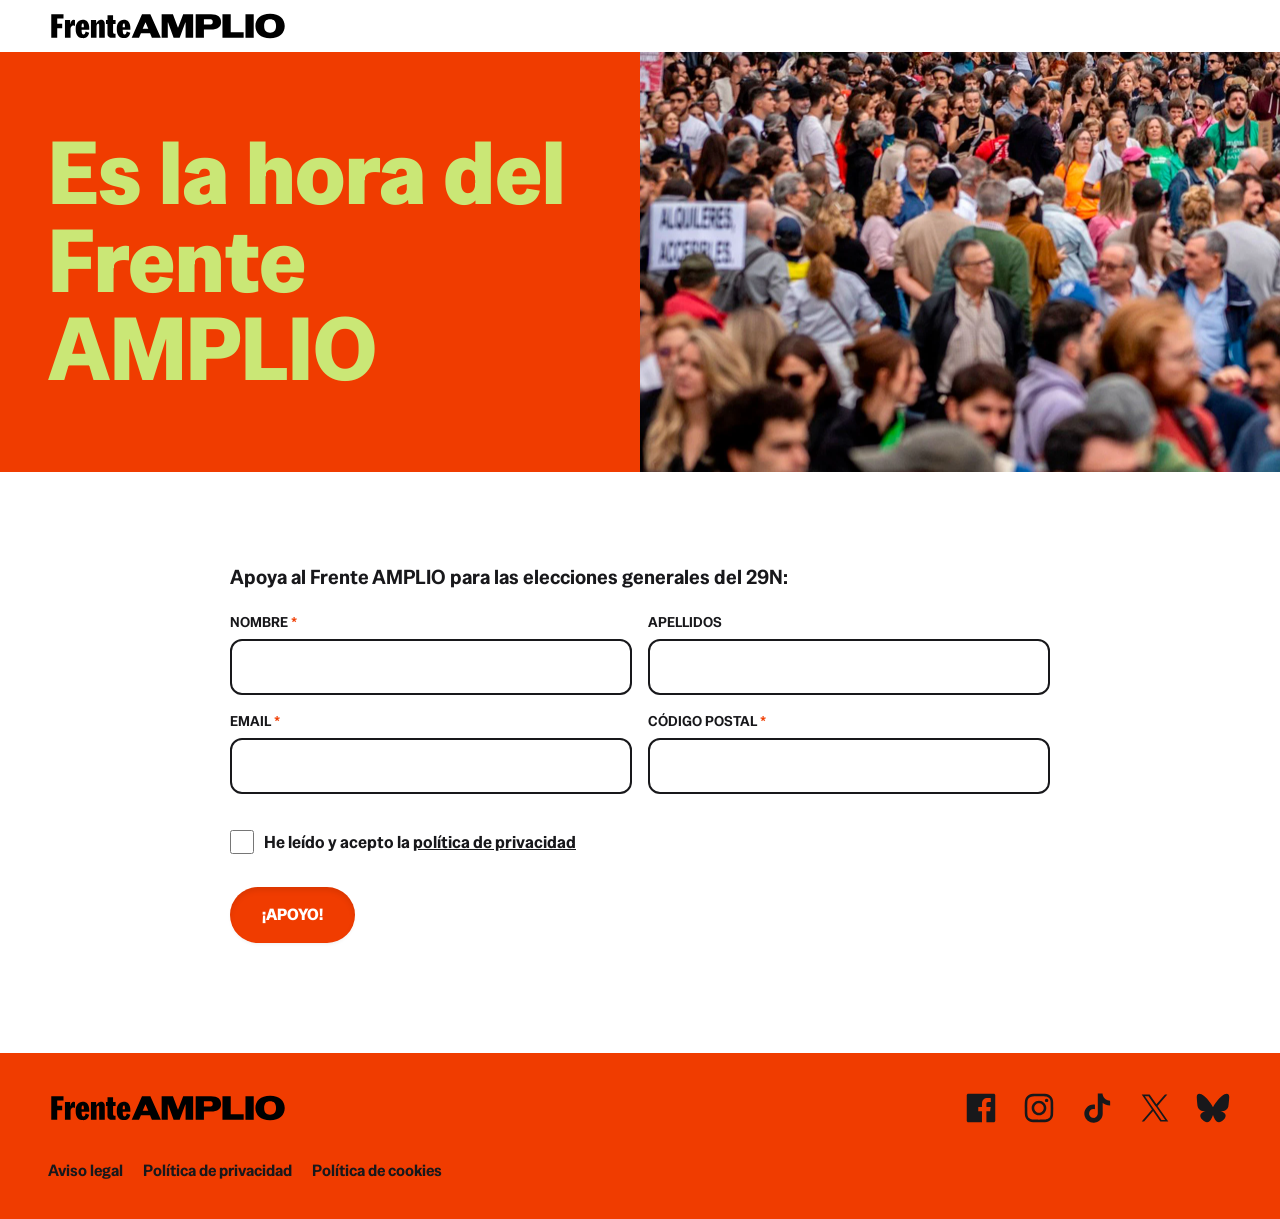
==== commit 8c98dab8: "add facebook" ====
--- a/index.html
+++ b/index.html
@@ -11,7 +11,7 @@
   <meta property="og:title" content="Frente Amplio">
   <meta property="og:description" content="Es la hora del Frente Amplio para las elecciones generales del 29N">
   <meta property="og:url" content="https://frenteamplio.info">
-  <meta property="og:image" content="https://frenteamplio.info/img/hero1.jpg">
+  <meta property="og:image" content="https://frenteamplio.info/img/og.png">
   <meta property="og:image:alt" content="Frente Amplio">
   <link rel="icon" type="image/png" href="/favicon/favicon-96x96.png" sizes="96x96" />
   <link rel="icon" type="image/svg+xml" href="/favicon/favicon.svg" />
@@ -114,12 +114,12 @@
         <img src="/img/logo.svg" alt="Logo del Frente Amplio" width="240px" height="32px">
       </a>
       <ul class="social">
-        <!-- <li>
-          <a target="_blank" rel="noopener" href="https://www.facebook.com/FRENTEAMPLIO">
+        <li>
+          <a target="_blank" rel="noopener" href="https://www.facebook.com/people/Frente-Amplio/61595389439288/">
             <span>Facebook</span>
             <svg class="svg-icon" width="26" height="26" aria-hidden="true" role="img" focusable="false" viewBox="0 0 24 24" version="1.1" xmlns="http://www.w3.org/2000/svg" xmlns:xlink="http://www.w3.org/1999/xlink"><path d="M20.007,3H3.993C3.445,3,3,3.445,3,3.993v16.013C3,20.555,3.445,21,3.993,21h8.621v-6.971h-2.346v-2.717h2.346V9.31 c0-2.325,1.42-3.591,3.494-3.591c0.993,0,1.847,0.074,2.096,0.107v2.43l-1.438,0.001c-1.128,0-1.346,0.536-1.346,1.323v1.734h2.69 l-0.35,2.717h-2.34V21h4.587C20.555,21,21,20.555,21,20.007V3.993C21,3.445,20.555,3,20.007,3z"></path></svg>
           </a>
-        </li> -->
+        </li>
         <li>
           <a target="_blank" rel="noopener" href="https://www.instagram.com/elfrenteamplio/">
             <span>Instagram</span>
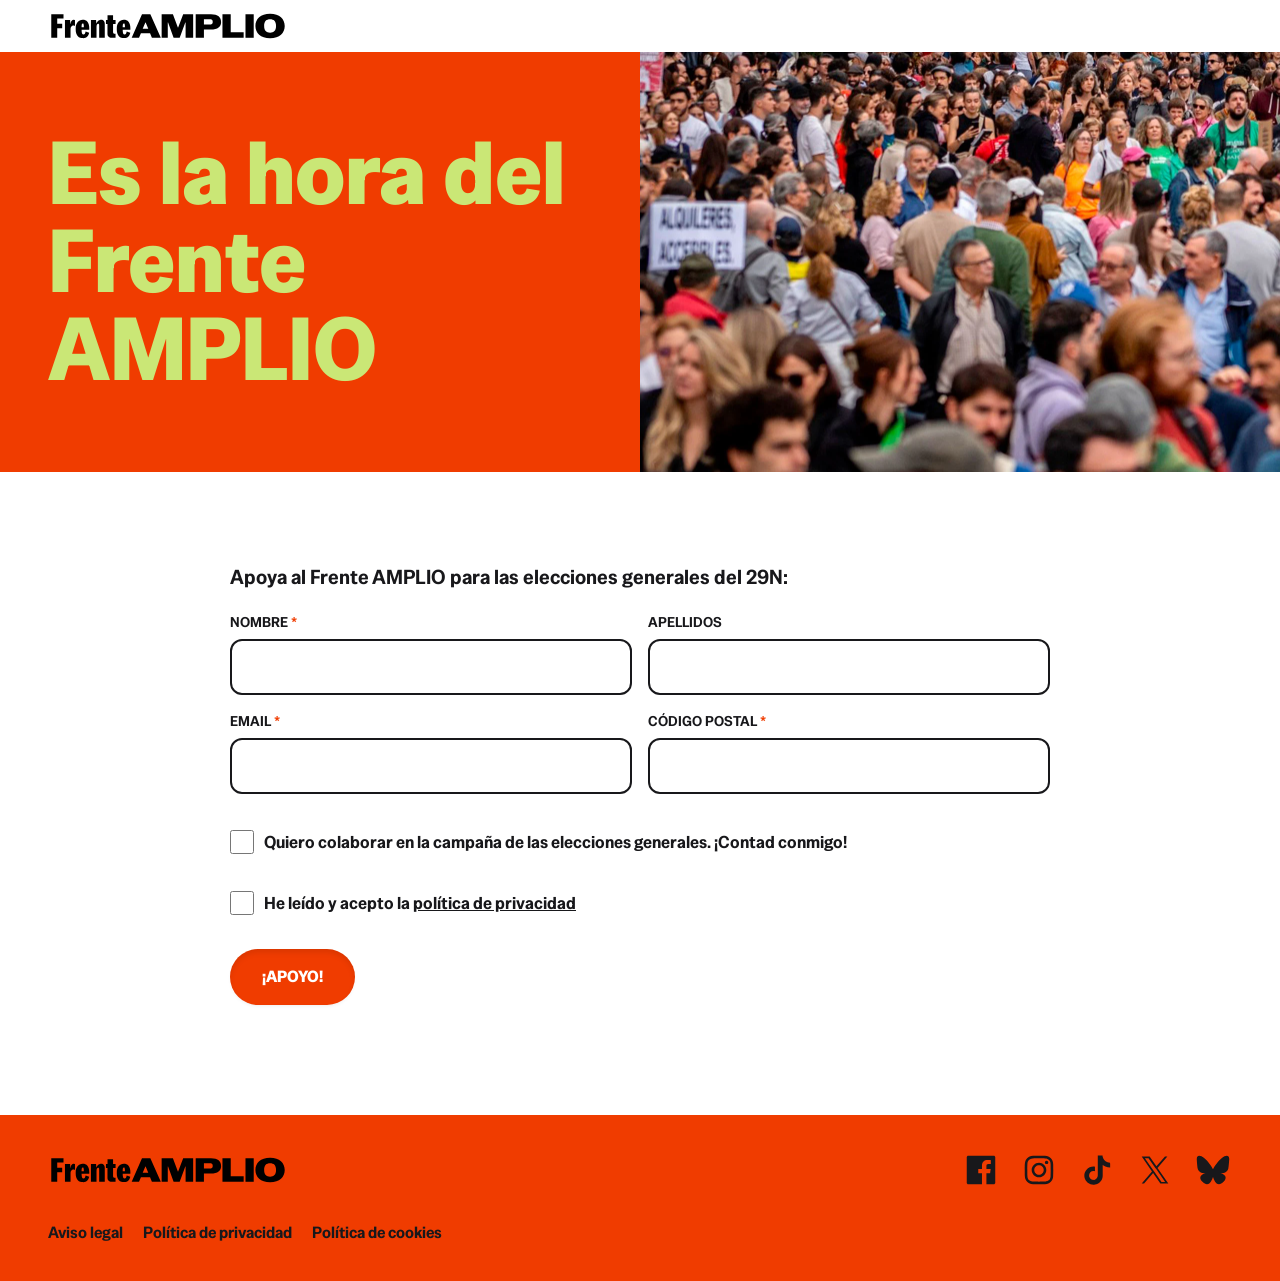
==== commit 72937870: "add volunteer checkbox" ====
--- a/index.html
+++ b/index.html
@@ -94,8 +94,13 @@
           </div>
 
           <div class="consent">
+            <input id="volunteer" name="volunteer" type="checkbox" value="true">
+            <label for="volunteer">Quiero colaborar en la campaña de las elecciones generales. ¡Contad conmigo!</label>
+          </div>
+
+          <div class="consent">
             <input id="consent" name="consent" type="checkbox" value="true" required>
-            <label for="consent">He leído y acepto la <a href="./privacidad.html">política de privacidad</a></label>
+            <label for="consent">He leído y acepto la <a href="./privacidad.html" target="_blank" rel="noopener">política de privacidad</a></label>
           </div>
 
           <div id="turnstile"></div>
--- a/css/style.css
+++ b/css/style.css
@@ -439,14 +439,16 @@
 .form-message {
   margin: 0;
   min-height: 1.5em;
+  padding: 6px 12px;
+  color: var(--color-text);
 }
 
 .form-message.is-error {
-  color: var(--color-form-message-error);
+  background: var(--color-form-message-error);
 }
 
 .form-message.is-success {
-  color: var(--color-form-message-success);
+  background: var(--color-form-message-success);
 }
 
 .join-form input {
@@ -460,8 +462,7 @@
   outline: 2px solid rgba(220, 38, 38, 0.3);
 }
 
-.join-form input[type="text"],
-.join-form input[type="email"] {
+.join-form select {
   width: 100%;
   padding: 14px 16px;
   border: 2px solid var(--color-form-border);
@@ -471,7 +472,25 @@
   font: inherit;
 }
 
-.join-form input:focus-visible {
+.join-row label:has(select:required) > span::after {
+  content: " *";
+  color: var(--color-form-required);
+}
+
+.join-form input[type="text"],
+.join-form input[type="tel"],
+.join-form input[type="email"] {
+  width: 100%;
+  padding: 14px 16px;
+  border: 2px solid var(--color-form-border);
+  border-radius: 12px;
+  background: var(--color-bg);
+  color: var(--color-form-text);
+  font: inherit;
+}
+
+.join-form input:focus-visible,
+.join-form select:focus-visible {
   outline-color: var(--color-form-focus);
 }
 
@@ -486,6 +505,7 @@
 }
 
 .join-form .consent input[type="checkbox"] {
+  flex: 0 0 24px;
   width: 24px;
   height: 24px;
   accent-color: var(--color-form-checkbox);
@@ -785,12 +805,16 @@
   width: 100%;
 }
 
+.thanks-share-img-link {
+  display: inline-block;
+  margin: 0 auto 0;
+}
+
 .thanks-share-img {
   display: inline-block;
   width: 100%;
   max-width: 400px;
   height: auto;
-  margin: 0 auto 10px;
 }
 
 .thanks-channel-info {
--- a/css/style.css
+++ b/css/style.css
@@ -439,14 +439,16 @@
 .form-message {
   margin: 0;
   min-height: 1.5em;
+  padding: 6px 12px;
+  color: var(--color-text);
 }
 
 .form-message.is-error {
-  color: var(--color-form-message-error);
+  background: var(--color-form-message-error);
 }
 
 .form-message.is-success {
-  color: var(--color-form-message-success);
+  background: var(--color-form-message-success);
 }
 
 .join-form input {
@@ -460,8 +462,7 @@
   outline: 2px solid rgba(220, 38, 38, 0.3);
 }
 
-.join-form input[type="text"],
-.join-form input[type="email"] {
+.join-form select {
   width: 100%;
   padding: 14px 16px;
   border: 2px solid var(--color-form-border);
@@ -471,7 +472,25 @@
   font: inherit;
 }
 
-.join-form input:focus-visible {
+.join-row label:has(select:required) > span::after {
+  content: " *";
+  color: var(--color-form-required);
+}
+
+.join-form input[type="text"],
+.join-form input[type="tel"],
+.join-form input[type="email"] {
+  width: 100%;
+  padding: 14px 16px;
+  border: 2px solid var(--color-form-border);
+  border-radius: 12px;
+  background: var(--color-bg);
+  color: var(--color-form-text);
+  font: inherit;
+}
+
+.join-form input:focus-visible,
+.join-form select:focus-visible {
   outline-color: var(--color-form-focus);
 }
 
@@ -486,6 +505,7 @@
 }
 
 .join-form .consent input[type="checkbox"] {
+  flex: 0 0 24px;
   width: 24px;
   height: 24px;
   accent-color: var(--color-form-checkbox);
@@ -785,12 +805,16 @@
   width: 100%;
 }
 
+.thanks-share-img-link {
+  display: inline-block;
+  margin: 0 auto 0;
+}
+
 .thanks-share-img {
   display: inline-block;
   width: 100%;
   max-width: 400px;
   height: auto;
-  margin: 0 auto 10px;
 }
 
 .thanks-channel-info {
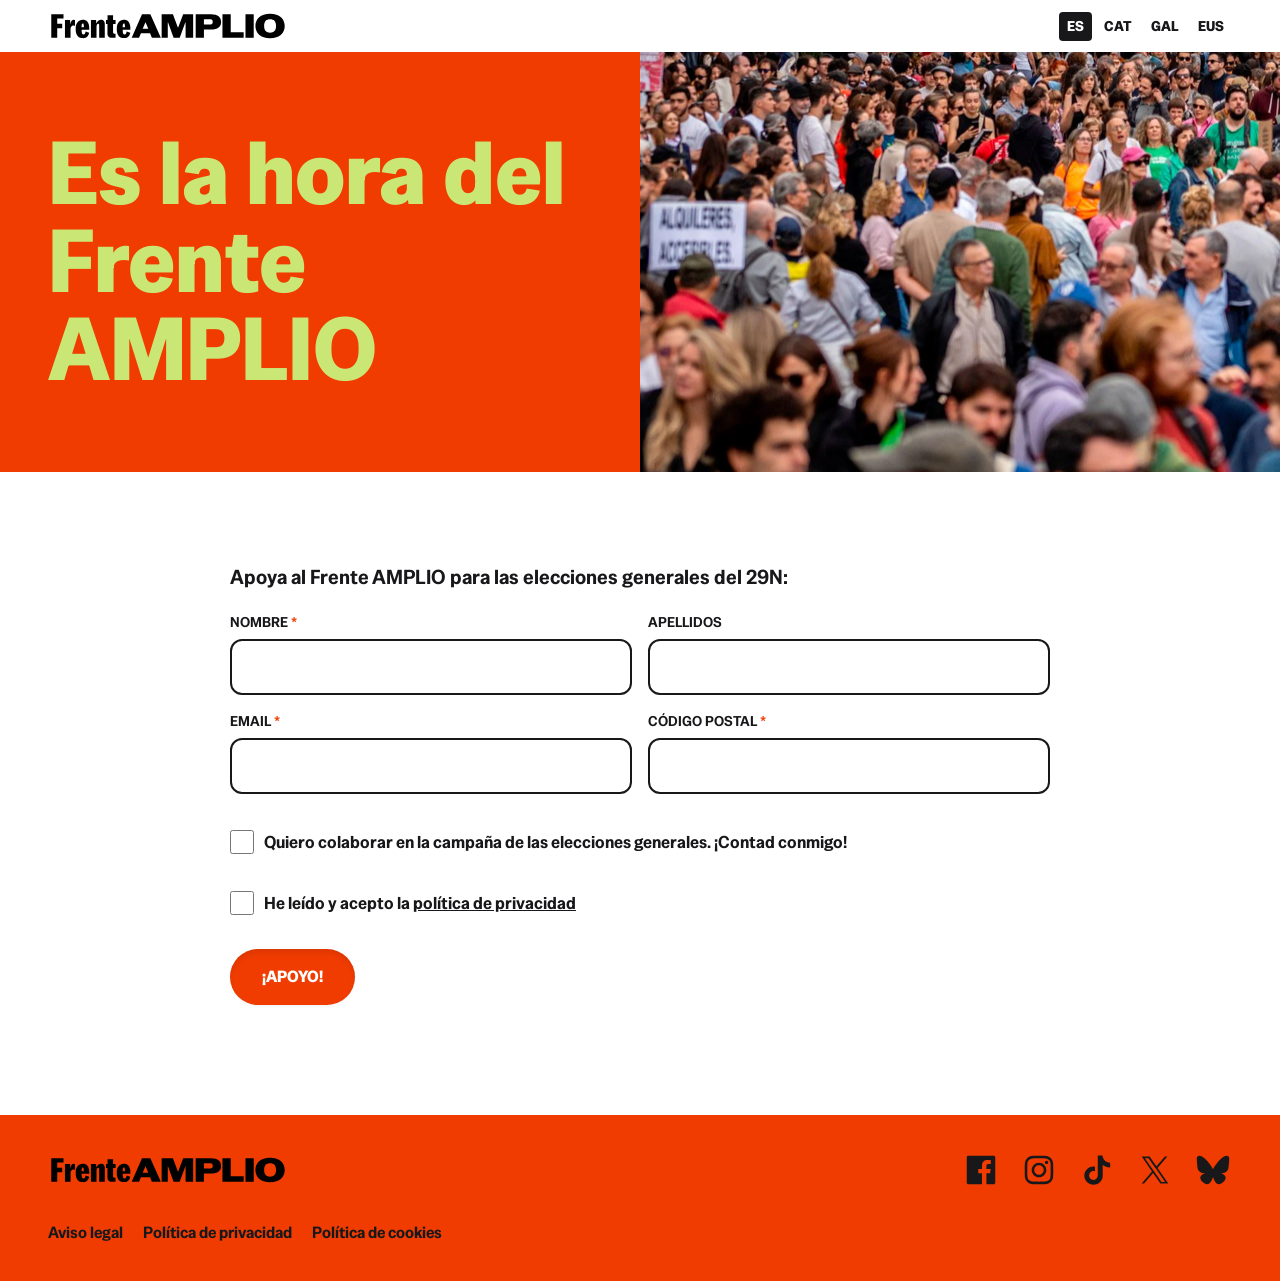
==== commit 1d63888c: "add translations" ====
--- a/index.html
+++ b/index.html
@@ -30,6 +30,9 @@
     p{margin:0 0 24px;font-size:clamp(16px,2vw,20px)}
     .site-header{display:flex;align-items:center;justify-content:space-between;padding:10px clamp(16px,4vw,48px)}
     .site-header a{color:inherit}
+    .lang-switch{display:flex;gap:4px}
+    .lang-switch a{padding:4px 8px;border-radius:4px;font-size:14px;font-weight:700;text-decoration:none}
+    .lang-switch a[aria-current]{background:#18181b;color:#fff}
     .social{display:flex;flex-wrap:wrap;gap:20px;padding:0;list-style:none}
     .social li a{color:inherit;text-decoration:none}
     .social li a span{position:absolute;width:1px;height:1px;overflow:hidden;clip:rect(1px,1px,1px,1px)}
@@ -46,14 +49,13 @@
     <a class="logo" href="./">
       <img src="/img/logo.svg" alt="Logo del Frente Amplio" width="240px" height="32px">
     </a>
-    <div/>
+    <nav class="lang-switch" aria-label="Idioma"><a href="/" lang="es" hreflang="es" data-lang="es" title="Español" aria-current="true">ES</a><a href="/cat/" lang="ca" hreflang="ca" data-lang="ca" title="Català">CAT</a><a href="/gal/" lang="gl" hreflang="gl" data-lang="gl" title="Galego">GAL</a><a href="/eu/" lang="eu" hreflang="eu" data-lang="eu" title="Euskara">EUS</a></nav>
   </header>
 
   <main>
     <section class="hero">
       <div class="hero-text">
         <h1>Es la hora del Frente AMPLIO</h1>
-        <!-- <p>Apoya al Frente AMPLIO para las elecciones generales del 29N</p> -->
       </div>
       <div class="hero-image" role="img" aria-label="Imagen principal"></div>
     </section>
--- a/css/style.css
+++ b/css/style.css
@@ -293,6 +293,29 @@
   color: inherit;
 }
 
+.lang-switch {
+  display: flex;
+  gap: 4px;
+}
+
+.lang-switch a {
+  padding: 4px 8px;
+  border-radius: 4px;
+  font-size: 14px;
+  font-weight: 700;
+  text-decoration: none;
+}
+
+.lang-switch a[aria-current] {
+  background: var(--color-text);
+  color: var(--color-bg);
+}
+
+.body-thanks .lang-switch a[aria-current] {
+  background: var(--color-bg);
+  color: var(--color-primary);
+}
+
 .body-thanks .site-header,
 .body-textpage .site-header {
   background: var(--color-primary);
--- a/css/style.css
+++ b/css/style.css
@@ -293,6 +293,29 @@
   color: inherit;
 }
 
+.lang-switch {
+  display: flex;
+  gap: 4px;
+}
+
+.lang-switch a {
+  padding: 4px 8px;
+  border-radius: 4px;
+  font-size: 14px;
+  font-weight: 700;
+  text-decoration: none;
+}
+
+.lang-switch a[aria-current] {
+  background: var(--color-text);
+  color: var(--color-bg);
+}
+
+.body-thanks .lang-switch a[aria-current] {
+  background: var(--color-bg);
+  color: var(--color-primary);
+}
+
 .body-thanks .site-header,
 .body-textpage .site-header {
   background: var(--color-primary);
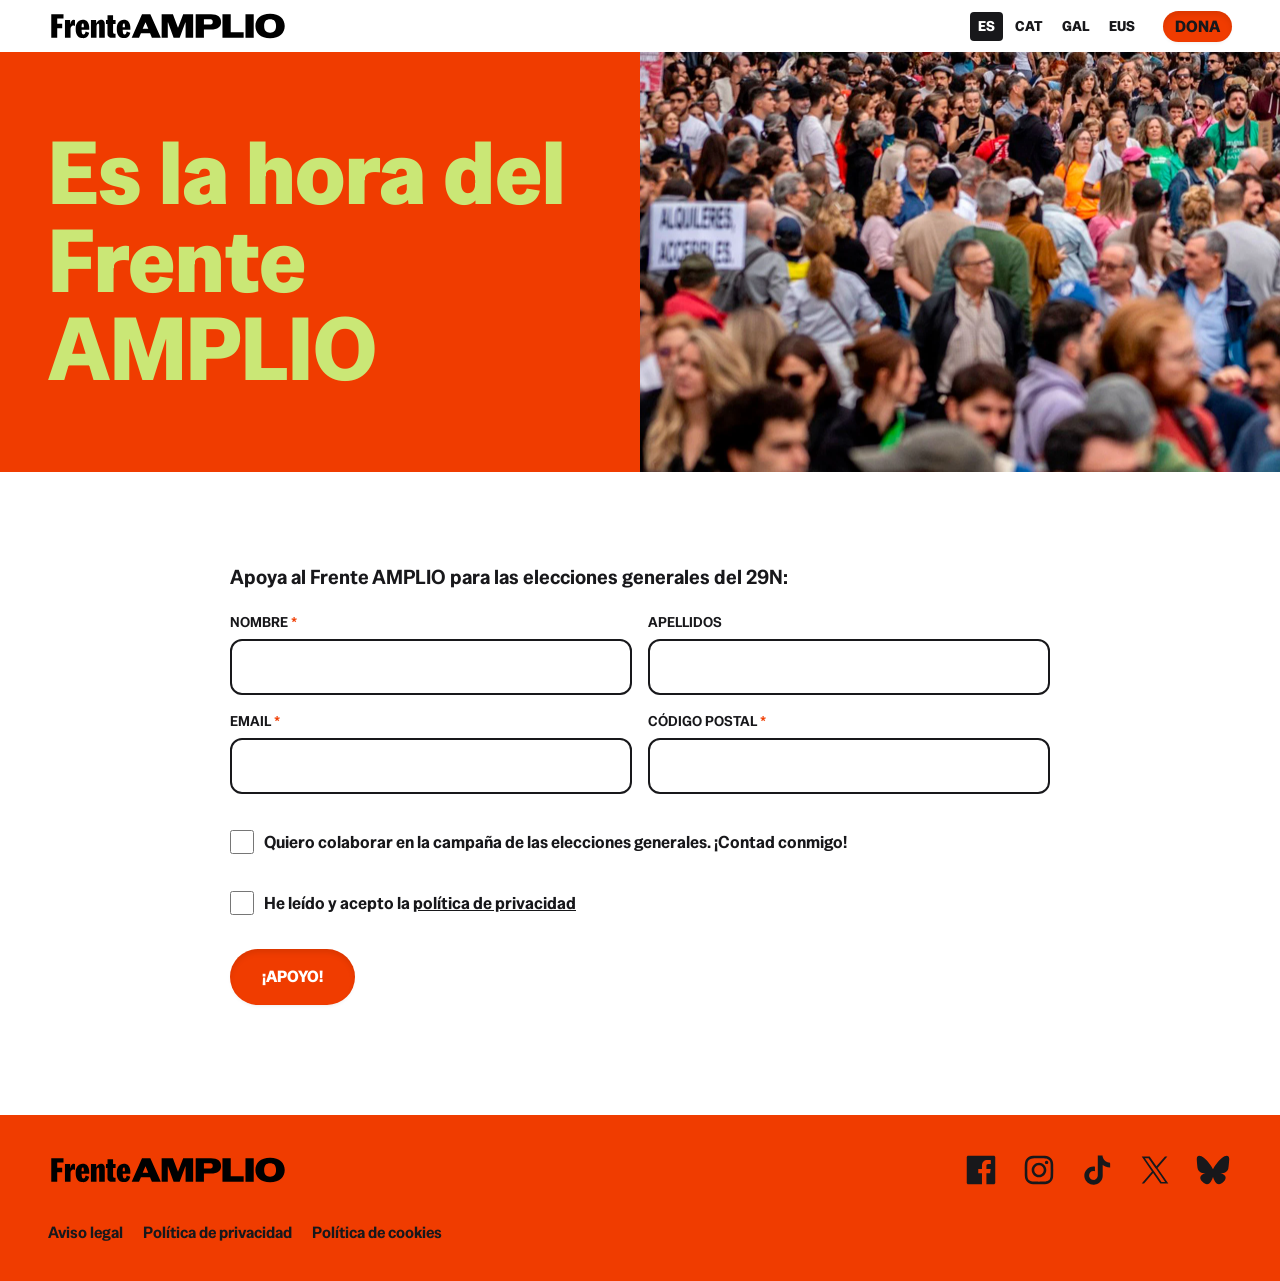
==== commit 3bb6b4e3: "add donation button" ====
--- a/index.html
+++ b/index.html
@@ -30,9 +30,6 @@
     p{margin:0 0 24px;font-size:clamp(16px,2vw,20px)}
     .site-header{display:flex;align-items:center;justify-content:space-between;padding:10px clamp(16px,4vw,48px)}
     .site-header a{color:inherit}
-    .lang-switch{display:flex;gap:4px}
-    .lang-switch a{padding:4px 8px;border-radius:4px;font-size:14px;font-weight:700;text-decoration:none}
-    .lang-switch a[aria-current]{background:#18181b;color:#fff}
     .social{display:flex;flex-wrap:wrap;gap:20px;padding:0;list-style:none}
     .social li a{color:inherit;text-decoration:none}
     .social li a span{position:absolute;width:1px;height:1px;overflow:hidden;clip:rect(1px,1px,1px,1px)}
@@ -49,7 +46,10 @@
     <a class="logo" href="./">
       <img src="/img/logo.svg" alt="Logo del Frente Amplio" width="240px" height="32px">
     </a>
-    <nav class="lang-switch" aria-label="Idioma"><a href="/" lang="es" hreflang="es" data-lang="es" title="Español" aria-current="true">ES</a><a href="/cat/" lang="ca" hreflang="ca" data-lang="ca" title="Català">CAT</a><a href="/gal/" lang="gl" hreflang="gl" data-lang="gl" title="Galego">GAL</a><a href="/eu/" lang="eu" hreflang="eu" data-lang="eu" title="Euskara">EUS</a></nav>
+    <div class="header-actions">
+      <nav class="lang-switch" aria-label="Idioma"><a href="/" lang="es" hreflang="es" data-lang="es" title="Español" aria-current="true">ES</a><a href="/cat/" lang="ca" hreflang="ca" data-lang="ca" title="Català">CAT</a><a href="/gal/" lang="gl" hreflang="gl" data-lang="gl" title="Galego">GAL</a><a href="/eu/" lang="eu" hreflang="eu" data-lang="eu" title="Euskara">EUS</a></nav>
+      <a class="btn btn-small" href="https://cause.lundadonate.org/frenteamplio/donar" target="_blank" rel="noopener">Dona</a>
+    </div>
   </header>
 
   <main>
--- a/css/style.css
+++ b/css/style.css
@@ -254,6 +254,7 @@
   opacity: 0;
   animation: flash 100ms ease-in-out;
   transform: scaleX(2) scaleY(2);
+  pointer-events: none;
 }
 
 .btn:hover::before {
@@ -281,29 +282,58 @@
 }
 
 /** Header **/
-
 .site-header {
   display: flex;
   align-items: center;
   justify-content: space-between;
   padding: 10px clamp(16px, 4vw, 48px);
+  gap: 10px;
 }
 
 .site-header a {
   color: inherit;
 }
 
+.site-header a.btn {
+  color: var(--color-text);
+  padding: 4px 12px 3px;
+}
+
+.site-header a.btn::before {
+  display: none !important;
+  content: none;
+}
+
+.header-actions {
+  display: flex;
+  align-items: center;
+  gap: 10px;
+}
+
 .lang-switch {
   display: flex;
-  gap: 4px;
+  gap: 0;
 }
 
 .lang-switch a {
-  padding: 4px 8px;
+  padding: 4px 6px;
   border-radius: 4px;
-  font-size: 14px;
+  font-size: 12px;
   font-weight: 700;
   text-decoration: none;
+}
+
+@media screen and (min-width: 760px) {
+  .header-actions {
+    gap: 20px;
+  }
+  .lang-switch {
+    gap: 4px;
+  }
+  .lang-switch a {
+    padding: 4px 8px;
+    font-size: 14px;
+  }
 }
 
 .lang-switch a[aria-current] {
@@ -319,6 +349,11 @@
 .body-thanks .site-header,
 .body-textpage .site-header {
   background: var(--color-primary);
+}
+
+.body-thanks .site-header a.btn {
+  background: var(--color-bg);
+  color: var(--color-text);
 }
 
 .logo {
--- a/css/style.css
+++ b/css/style.css
@@ -254,6 +254,7 @@
   opacity: 0;
   animation: flash 100ms ease-in-out;
   transform: scaleX(2) scaleY(2);
+  pointer-events: none;
 }
 
 .btn:hover::before {
@@ -281,29 +282,58 @@
 }
 
 /** Header **/
-
 .site-header {
   display: flex;
   align-items: center;
   justify-content: space-between;
   padding: 10px clamp(16px, 4vw, 48px);
+  gap: 10px;
 }
 
 .site-header a {
   color: inherit;
 }
 
+.site-header a.btn {
+  color: var(--color-text);
+  padding: 4px 12px 3px;
+}
+
+.site-header a.btn::before {
+  display: none !important;
+  content: none;
+}
+
+.header-actions {
+  display: flex;
+  align-items: center;
+  gap: 10px;
+}
+
 .lang-switch {
   display: flex;
-  gap: 4px;
+  gap: 0;
 }
 
 .lang-switch a {
-  padding: 4px 8px;
+  padding: 4px 6px;
   border-radius: 4px;
-  font-size: 14px;
+  font-size: 12px;
   font-weight: 700;
   text-decoration: none;
+}
+
+@media screen and (min-width: 760px) {
+  .header-actions {
+    gap: 20px;
+  }
+  .lang-switch {
+    gap: 4px;
+  }
+  .lang-switch a {
+    padding: 4px 8px;
+    font-size: 14px;
+  }
 }
 
 .lang-switch a[aria-current] {
@@ -319,6 +349,11 @@
 .body-thanks .site-header,
 .body-textpage .site-header {
   background: var(--color-primary);
+}
+
+.body-thanks .site-header a.btn {
+  background: var(--color-bg);
+  color: var(--color-text);
 }
 
 .logo {
